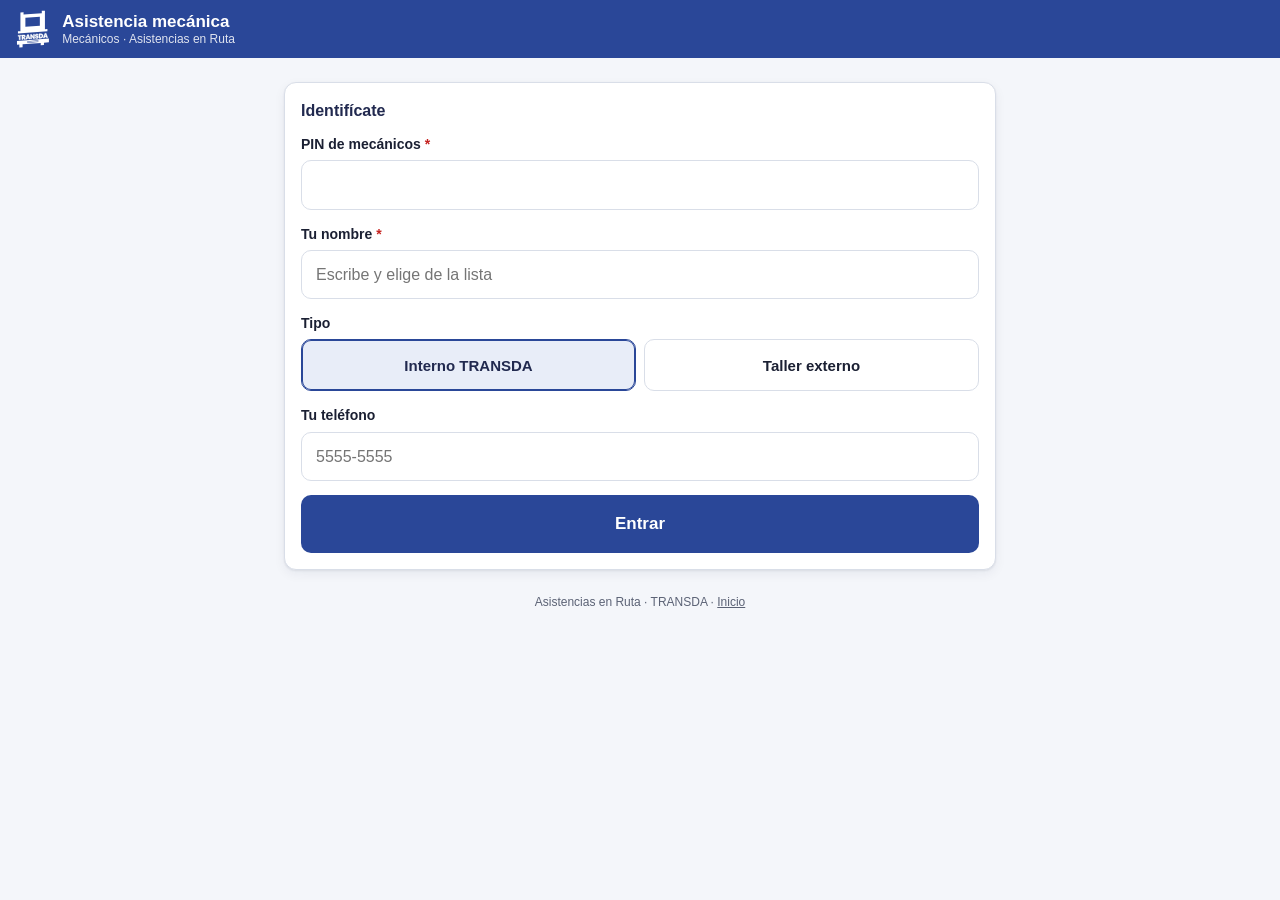
==== mecanicos.html @ 1ff43d35 "Add files via upload" ====
<!doctype html>
<html lang="es">
<head>
<meta charset="utf-8">
<meta name="viewport" content="width=device-width, initial-scale=1, viewport-fit=cover">
<meta name="theme-color" content="#2A4798">
<title>Mecánicos · Asistencias en Ruta</title>
<link rel="manifest" href="manifest.webmanifest">
<link rel="icon" href="assets/icon-192.png">
<link rel="apple-touch-icon" href="assets/icon-192.png">
<link rel="stylesheet" href="brand.css">
<style>
  .usuario { font-size: 12.5px; opacity: .9; text-align: right; line-height: 1.2; }
  .usuario button { background: none; border: 0; color: #fff; text-decoration: underline; font: inherit; font-size: 12px; padding: 0; cursor: pointer; }
  .barra-lista { display: flex; align-items: center; gap: 10px; margin-bottom: 12px; }
  .barra-lista h2 { margin: 0; font-size: 17px; flex: 1; color: var(--ar-azul-osc); }
  .caso { display: block; width: 100%; text-align: left; font: inherit; color: inherit; cursor: pointer; border-left: 5px solid var(--ar-borde); }
  .caso.ok { border-left-color: var(--ar-ok); } .caso.ambar { border-left-color: var(--ar-ambar); } .caso.rojo { border-left-color: var(--ar-rojo); }
  .caso .l1 { display: flex; justify-content: space-between; align-items: center; gap: 8px; }
  .caso .l1 b { font-size: 17px; color: var(--ar-azul-osc); }
  .caso .l2 { margin: 6px 0; font-size: 14.5px; }
  .caso .l3 { display: flex; flex-wrap: wrap; gap: 6px 14px; font-size: 13px; color: var(--ar-texto-2); }
  .mio { font-size: 11.5px; font-weight: 700; color: var(--ar-azul); background: var(--ar-azul-claro); border-radius: 6px; padding: 2px 7px; margin-left: 6px; }
  .vacio { text-align: center; color: var(--ar-texto-2); padding: 28px 12px; }
  .volver { background: none; border: 0; color: var(--ar-azul); font: inherit; font-weight: 700; padding: 6px 0; margin-bottom: 8px; cursor: pointer; }
  .acciones-contacto { display: grid; grid-template-columns: 1fr 1fr 1fr; gap: 8px; margin-top: 12px; }
  .acciones-contacto .ar-btn { min-height: 44px; padding: 8px; font-size: 14px; }
  .pasos { list-style: none; margin: 0; padding: 0; }
  .paso { display: flex; gap: 12px; align-items: flex-start; padding: 10px 0; border-top: 1px solid var(--ar-borde); }
  .paso:first-child { border-top: 0; }
  .paso .dot { width: 30px; height: 30px; border-radius: 50%; flex: none; display: flex; align-items: center; justify-content: center; font-weight: 800; font-size: 13px; background: var(--ar-gris-bg); color: var(--ar-gris); }
  .paso.hecho .dot { background: var(--ar-ok); color: #fff; }
  .paso.actual .dot { background: var(--ar-azul); color: #fff; }
  .paso .txt { flex: 1; } .paso .txt b { display: block; } .paso .txt small { color: var(--ar-texto-2); }
  .firma-caja { border: 1.5px dashed var(--ar-borde); border-radius: 10px; background: #fff; height: 150px; position: relative; }
  .firma-caja canvas { width: 100%; height: 100%; display: block; border-radius: 10px; }
  .firma-caja span { position: absolute; left: 12px; bottom: 8px; font-size: 12px; color: var(--ar-texto-2); pointer-events: none; }
  .req::after { content: " *"; color: var(--ar-rojo); }
  .grua { background: var(--ar-ambar-bg); border-radius: 10px; padding: 12px; margin-top: 12px; }
  .foto-remota { cursor: zoom-in; }
  .visor { position: fixed; inset: 0; background: rgba(0,0,0,.9); z-index: 100; display: flex; align-items: center; justify-content: center; }
  .visor img { max-width: 100%; max-height: 100%; }
</style>
</head>
<body>
<header class="ar-header">
  <img src="assets/transda-logo-blanco.svg" alt="TRANSDA">
  <h1>Asistencia mecánica<small>Mecánicos · Asistencias en Ruta</small></h1>
  <div class="ar-espacio"></div>
  <div class="usuario ar-oculto" id="hdrUsuario"><span id="hdrNombre"></span><br><button type="button" id="bSalir">Cambiar mecánico</button></div>
</header>

<main class="ar-main">
  <div id="avisoCola" class="ar-aviso ambar ar-oculto" role="status"></div>

  <!-- ===================== IDENTIFICACIÓN ===================== -->
  <section id="vLogin" class="ar-oculto">
    <div class="ar-card">
      <h2>Identifícate</h2>
      <div class="ar-campo">
        <label class="req" for="lPin">PIN de mecánicos</label>
        <input id="lPin" class="ar-input" type="password" inputmode="numeric" autocomplete="off">
      </div>
      <div class="ar-campo">
        <label class="req" for="lNombre">Tu nombre</label>
        <input id="lNombre" class="ar-input" list="dlMecanicos" autocomplete="off" placeholder="Escribe y elige de la lista">
        <datalist id="dlMecanicos"></datalist>
      </div>
      <span class="ar-label">Tipo</span>
      <div class="ar-opciones" style="margin-bottom:14px">
        <label class="ar-opcion"><input type="radio" name="lTipo" value="Interno" checked><span>Interno TRANSDA</span></label>
        <label class="ar-opcion"><input type="radio" name="lTipo" value="Externo"><span>Taller externo</span></label>
      </div>
      <div class="ar-campo ar-oculto" id="lTallerCampo">
        <label for="lTaller">Nombre del taller</label>
        <input id="lTaller" class="ar-input" placeholder="Ej. Taller Los Amigos, Escuintla">
      </div>
      <div class="ar-campo">
        <label for="lTel">Tu teléfono</label>
        <input id="lTel" class="ar-input" type="tel" inputmode="tel" placeholder="5555-5555">
      </div>
      <div id="lError" class="ar-aviso rojo ar-oculto"></div>
      <button class="ar-btn ar-btn-bloque ar-btn-grande" id="bEntrar" type="button">Entrar</button>
    </div>
  </section>

  <!-- ===================== LISTA ===================== -->
  <section id="vLista" class="ar-oculto">
    <div class="barra-lista">
      <h2>Asistencias activas</h2>
      <button class="ar-btn ar-btn-sec" id="bRefrescar" type="button" style="min-height:40px;padding:8px 14px">Actualizar</button>
    </div>
    <p id="actualizado" style="margin:-6px 0 12px;font-size:12.5px;color:var(--ar-texto-2)"></p>
    <div id="lista"></div>
    <div class="ar-card" style="margin-top:18px">
      <h2 style="font-size:15px">¿Te enviaron el PDF por WhatsApp?</h2>
      <p style="margin:0 0 10px;font-size:14px;color:var(--ar-texto-2)">Ábrelo aquí para ir directo a esa asistencia.</p>
      <label class="ar-btn ar-btn-sec ar-btn-bloque" style="cursor:pointer">Abrir PDF recibido<input type="file" accept="application/pdf" id="fPdf" hidden></label>
    </div>
    <p class="ar-pie">¿No aparece la asistencia? Pide al taller que la registre en el tablero.</p>
  </section>

  <!-- ===================== DETALLE ===================== -->
  <section id="vCaso" class="ar-oculto">
    <button class="volver" type="button" id="bVolver">← Asistencias activas</button>

    <div class="ar-card" id="cResumen"></div>

    <div class="ar-card">
      <h2>Avance de la atención</h2>
      <ol class="pasos" id="pasos"></ol>
      <div id="accionPrincipal" style="margin-top:12px"></div>
    </div>

    <!-- Cierre -->
    <form class="ar-card ar-oculto" id="fCierre" novalidate>
      <h2><span class="ar-paso">✓</span>Cierre del trabajo</h2>
      <div class="ar-campo">
        <label class="req" for="cDiag">Diagnóstico</label>
        <textarea id="cDiag" class="ar-textarea" placeholder="¿Qué encontraste? Causa de la falla."></textarea>
      </div>
      <div class="ar-campo">
        <label class="req" for="cTrabajo">Trabajo realizado</label>
        <textarea id="cTrabajo" class="ar-textarea" placeholder="¿Qué se hizo para resolverlo?"></textarea>
      </div>
      <div class="ar-campo">
        <label for="cRep">Repuestos utilizados</label>
        <input id="cRep" class="ar-input" placeholder="Ej. 1 llanta 11R22.5, 2 abrazaderas">
      </div>
      <span class="ar-label req">Resultado</span>
      <div class="ar-opciones">
        <label class="ar-opcion"><input type="radio" name="resultado" value="HABILITADA"><span>✅ Unidad habilitada</span></label>
        <label class="ar-opcion"><input type="radio" name="resultado" value="GRUA"><span>🚛 Requiere grúa</span></label>
      </div>
      <div class="grua ar-oculto" id="cGrua">
        <div class="ar-campo"><label for="cGruaProv">Proveedor de grúa</label><input id="cGruaProv" class="ar-input" placeholder="Nombre de la empresa de grúas"></div>
        <div class="ar-campo"><label for="cGruaDest">Destino</label><input id="cGruaDest" class="ar-input" placeholder="Ej. Taller central, Escuintla"></div>
        <div class="ar-campo" style="margin:0"><label for="cGruaMot">¿Por qué requiere grúa?</label><input id="cGruaMot" class="ar-input" placeholder="Ej. Motor fundido, no se puede reparar en ruta"></div>
      </div>
      <div class="ar-campo" style="margin-top:14px">
        <span class="ar-label">Fotos del trabajo <small style="font-weight:400;color:var(--ar-texto-2)">(hasta 4)</small></span>
        <div class="ar-fotos" id="cFotos">
          <label class="ar-foto-add" id="cFotoAdd">
            <svg width="26" height="26" viewBox="0 0 24 24" fill="none" stroke="currentColor" stroke-width="2" aria-hidden="true"><path d="M4 7h3l2-3h6l2 3h3v12H4z"/><circle cx="12" cy="13" r="3.5"/></svg>
            Tomar foto<input type="file" accept="image/*" capture="environment" id="cFoto">
          </label>
        </div>
      </div>
      <div class="ar-campo">
        <span class="ar-label">Firma del mecánico</span>
        <div class="firma-caja"><canvas id="cFirma"></canvas><span>Firma aquí con el dedo</span></div>
        <button type="button" class="volver" id="bBorrarFirma" style="font-weight:600">Borrar firma</button>
      </div>
      <div class="ar-campo">
        <label for="cObs">Observaciones</label>
        <input id="cObs" class="ar-input" placeholder="Opcional">
      </div>
      <div id="cError" class="ar-aviso rojo ar-oculto"></div>
      <button class="ar-btn ar-btn-ok ar-btn-bloque ar-btn-grande" type="submit" id="bCerrar">Cerrar asistencia</button>
    </form>

    <!-- Después del cierre -->
    <div class="ar-card ar-oculto" id="cListo">
      <div class="ar-aviso ok" id="cListoTxt" style="margin-bottom:12px"></div>
      <button class="ar-btn ar-btn-wa ar-btn-bloque ar-btn-grande" id="bWa" type="button">Enviar PDF de cierre por WhatsApp</button>
      <button class="ar-btn ar-btn-sec ar-btn-bloque" id="bDescargar" type="button" style="margin-top:10px">Descargar PDF</button>
    </div>
  </section>

  <p class="ar-pie">Asistencias en Ruta · TRANSDA · <a href="index.html" style="color:inherit">Inicio</a></p>
</main>

<script src="config.js"></script>
<script src="vendor/jspdf.umd.min.js"></script>
<script src="core.js"></script>
<script>
(function () {
  'use strict';
  const $ = (id) => document.getElementById(id);
  const U = AR.util;
  AR.sesion.iniciar('mecanico');
  AR.registrarSW();

  const MAX_FOTOS = 4;
  let casos = AR.store.get('mec.casos', []);   // última lista conocida (para trabajar sin señal)
  let actual = null;                           // caso abierto
  let fotosCierre = [];
  let firma = null;
  let ultimoCierre = null;                     // {caso, fotosReporte, fotosCierre, firma}

  const perfil = () => AR.store.get('mec.perfil', null);
  const overrides = () => AR.store.get('mec.overrides', {});   // cambios hechos aquí aún no confirmados
  function setOverride(id, campos) { const o = overrides(); o[id] = Object.assign(o[id] || {}, campos); AR.store.set('mec.overrides', o); }
  function conOverrides(c) { const o = overrides()[c.id]; return o ? Object.assign({}, c, o) : c; }
  const esMio = (c) => { const p = perfil(); return p && c.mecanicoNombre && c.mecanicoNombre.toLowerCase() === p.nombre.toLowerCase(); };

  function mostrar(v) { ['vLogin', 'vLista', 'vCaso'].forEach((id) => $(id).classList.toggle('ar-oculto', id !== v)); window.scrollTo(0, 0); }
  function pintarUsuario() {
    const p = perfil(); $('hdrUsuario').classList.toggle('ar-oculto', !p);
    if (p) $('hdrNombre').textContent = p.nombre.split(' ').slice(0, 2).join(' ') + (p.tipo === 'Externo' ? ' (ext.)' : '');
  }

  /* -------------------- identificación -------------------- */
  document.querySelectorAll('input[name=lTipo]').forEach((r) => r.addEventListener('change', () => {
    $('lTallerCampo').classList.toggle('ar-oculto', valor('lTipo') !== 'Externo');
  }));
  function valor(n) { const r = document.querySelector('input[name=' + n + ']:checked'); return r ? r.value : ''; }
  function llenarMecanicos(d) {
    $('dlMecanicos').innerHTML = ((d && d.mecanicos) || []).map((m) => '<option value="' + U.esc(m.nombre) + '">' + U.esc([m.tipo, m.taller, m.region].filter(Boolean).join(' · ')) + '</option>').join('');
  }
  $('lPin').addEventListener('change', async () => {
    AR.sesion.guardar($('lPin').value, $('lNombre').value);
    try { llenarMecanicos(await AR.catalogos.cargar(true)); } catch (e) { /* se valida al entrar */ }
  });
  $('lNombre').addEventListener('change', () => {
    const m = ((AR.catalogos.datos && AR.catalogos.datos.mecanicos) || []).find((x) => x.nombre === $('lNombre').value);
    if (!m) return;
    const r = document.querySelector('input[name=lTipo][value="' + (m.tipo === 'Externo' ? 'Externo' : 'Interno') + '"]'); r.checked = true; r.dispatchEvent(new Event('change'));
    if (m.taller) $('lTaller').value = m.taller; if (m.tel) $('lTel').value = m.tel;
  });
  $('bEntrar').addEventListener('click', async () => {
    const err = (m) => { $('lError').textContent = m; $('lError').classList.remove('ar-oculto'); };
    $('lError').classList.add('ar-oculto');
    const pin = $('lPin').value.trim(), nombre = $('lNombre').value.trim();
    if (!pin) return err('Escribe el PIN.');
    if (nombre.length < 4) return err('Escribe tu nombre.');
    if (valor('lTipo') === 'Externo' && !$('lTaller').value.trim()) return err('Escribe el nombre del taller.');
    AR.sesion.guardar(pin, nombre);
    $('bEntrar').disabled = true; $('bEntrar').textContent = 'Verificando…';
    try {
      const d = await AR.catalogos.cargar(true);
      if (d.rol !== 'mecanico' && d.rol !== 'taller') throw new Error('Este PIN no es de mecánicos.');
    } catch (e) {
      $('bEntrar').disabled = false; $('bEntrar').textContent = 'Entrar';
      if (!e.red) { AR.sesion.salir(); return err(e.message); }
      return err('Sin señal. Necesitas internet la primera vez.');
    }
    AR.store.set('mec.perfil', { nombre, tipo: valor('lTipo'), taller: $('lTaller').value.trim(), tel: $('lTel').value.trim() });
    $('bEntrar').disabled = false; $('bEntrar').textContent = 'Entrar';
    iniciar();
  });
  $('bSalir').addEventListener('click', () => {
    let ok = true; try { ok = confirm('¿Cambiar de mecánico en este celular?'); } catch (e) { /* sin diálogo */ }
    if (!ok) return;
    AR.store.del('mec.perfil'); AR.sesion.salir(); pintarUsuario(); mostrar('vLogin');
  });

  /* -------------------- lista de activas -------------------- */
  async function refrescar(silencioso) {
    $('bRefrescar').disabled = true;
    try {
      const r = await AR.api.llamar('listarActivas');
      casos = r.asistencias; AR.store.set('mec.casos', casos); AR.store.set('mec.casosT', Date.now());
      // si no hay envíos pendientes, lo del servidor es la verdad
      if (!(await AR.api.contarCola())) AR.store.set('mec.overrides', {});
      if (actual) { const n = casos.find((c) => c.id === actual.id); if (n) { actual = conOverrides(n); pintarCaso(); } }
    } catch (e) { if (!silencioso) AR.ui.toast(e.red ? 'Sin señal: se muestra la última lista guardada.' : e.message, e.red ? '' : 'rojo'); }
    finally { $('bRefrescar').disabled = false; pintarLista(); }
  }
  function pintarLista() {
    const t = AR.store.get('mec.casosT', 0);
    $('actualizado').textContent = t ? 'Actualizado ' + U.fechaHora(new Date(t)) : '';
    const l = casos.map(conOverrides).sort((a, b) => (esMio(b) - esMio(a)) || (new Date(a.creadoEn) - new Date(b.creadoEn)));
    if (!l.length) { $('lista').innerHTML = '<div class="ar-card vacio">No hay asistencias activas. 👍</div>'; return; }
    $('lista').innerHTML = l.map((c) => {
      const sem = AR.ui.semaforo(c.creadoEn);
      return '<button type="button" class="ar-card caso ' + sem + '" data-id="' + U.esc(c.id) + '">' +
        '<div class="l1"><b>' + U.esc(c.unidad) + (c.cisterna ? ' / ' + U.esc(c.cisterna) : '') + (esMio(c) ? '<span class="mio">MÍA</span>' : '') + '</b>' + AR.ui.chipEstado(c.estado) + '</div>' +
        '<div class="l2"><b>' + U.esc(c.area) + ':</b> ' + U.esc(String(c.descripcion || '').slice(0, 110)) + '</div>' +
        '<div class="l3"><span>⏱ ' + U.duracion(AR.horasDesde(c.creadoEn) * 60) + '</span><span>📍 ' + U.esc(c.departamento || 'Sin ubicación') + '</span>' +
        (c.puedeMoverse === 'NO' ? '<span style="color:var(--ar-rojo);font-weight:700">No se mueve</span>' : '') +
        (c.mecanicoNombre && !esMio(c) ? '<span>🔧 ' + U.esc(c.mecanicoNombre) + '</span>' : '') +
        '<span>' + U.esc(c.correlativo) + '</span></div></button>';
    }).join('');
  }
  $('lista').addEventListener('click', (e) => { const b = e.target.closest('.caso'); if (b) abrirCaso(b.dataset.id); });
  $('bRefrescar').addEventListener('click', () => refrescar(false));
  $('fPdf').addEventListener('change', async (ev) => {
    const f = ev.target.files[0]; ev.target.value = ''; if (!f) return;
    try {
      const d = await AR.pdf.leerDatos(f);
      await refrescar(true);
      const c = casos.find((x) => x.id === d.caso.uid || x.id === d.caso.id || (d.caso.correlativo && x.correlativo === d.caso.correlativo));
      if (!c) return AR.ui.toast('Esa asistencia ya no está activa o aún no llega al sistema.', 'rojo', 6000);
      abrirCaso(c.id);
    } catch (e) { AR.ui.toast(e.message, 'rojo', 6000); }
  });

  /* -------------------- detalle del caso -------------------- */
  function abrirCaso(id) {
    const c = casos.find((x) => x.id === id); if (!c) return;
    actual = conOverrides(c);
    fotosCierre = []; ultimoCierre = null;
    $('fCierre').classList.add('ar-oculto');
    cargarBorradorCierre();
    pintarCaso();
    mostrar('vCaso');
    // cargarFotosReporte() se llama desde pintarCaso()
  }
  $('bVolver').addEventListener('click', () => { actual = null; pintarLista(); mostrar('vLista'); });

  function pintarCaso() {
    const c = actual; if (!c) return;
    const ruta = AR.gps.rutaUrl(c.lat, c.lng), tel = c.pilotoTel;
    $('cResumen').innerHTML =
      '<div style="display:flex;justify-content:space-between;gap:8px;align-items:flex-start"><div><div style="font-size:13px;color:var(--ar-texto-2)">' + U.esc(c.correlativo) + '</div>' +
      '<div style="font-size:22px;font-weight:800;color:var(--ar-azul-osc)">' + U.esc(c.unidad) + (c.cisterna ? ' <span style="font-size:15px;font-weight:600">/ ' + U.esc(c.cisterna) + '</span>' : '') + '</div></div>' + AR.ui.chipEstado(c.estado) + '</div>' +
      '<dl class="ar-kv" style="margin-top:12px">' +
      '<dt>Reportado</dt><dd>' + U.fechaHora(c.creadoEn) + ' <span style="font-weight:400;color:var(--ar-texto-2)">(hace ' + U.duracion(AR.horasDesde(c.creadoEn) * 60) + ')</span></dd>' +
      '<dt>Área</dt><dd>' + U.esc(c.area) + (c.componente ? ' · ' + U.esc(c.componente) : '') + '</dd>' +
      '<dt>Falla</dt><dd>' + U.esc(c.descripcion) + '</dd>' +
      '<dt>Situación</dt><dd>' + (c.puedeMoverse === 'NO' ? '<span style="color:var(--ar-rojo)">No puede moverse</span>' : 'Puede moverse') + ' · ' + (c.conCarga === 'SI' ? '<span style="color:var(--ar-ambar)">Con carga</span>' : 'Vacía') + '</dd>' +
      '<dt>Lugar</dt><dd>' + U.esc([c.departamento, c.referencia].filter(Boolean).join(' · ') || 'Sin ubicación') + '</dd>' +
      '<dt>Piloto</dt><dd>' + U.esc(c.pilotoNombre || '—') + '</dd>' +
      (c.observaciones ? '<dt>Notas</dt><dd style="white-space:pre-line">' + U.esc(c.observaciones) + '</dd>' : '') +
      '</dl>' +
      '<div class="acciones-contacto">' +
      (ruta ? '<a class="ar-btn" href="' + ruta + '" target="_blank" rel="noopener">Cómo llegar</a>' : '<span class="ar-btn" style="opacity:.4">Sin GPS</span>') +
      (tel ? '<a class="ar-btn ar-btn-sec" href="tel:' + U.esc(tel) + '">Llamar</a><a class="ar-btn ar-btn-wa" href="https://wa.me/' + U.telWa(tel) + '" target="_blank" rel="noopener">WhatsApp</a>' : '<span class="ar-btn ar-btn-sec" style="opacity:.4;grid-column:span 2">Sin teléfono</span>') +
      '</div>' +
      (AR.idsFotos(c.fotosReporte).length ? '<div class="ar-fotos" id="fotosRep" style="margin-top:12px">' + AR.idsFotos(c.fotosReporte).map((id) => '<div class="ar-foto foto-remota" data-f="' + U.esc(id) + '"></div>').join('') + '</div>' : '');
    pintarPasos();
    cargarFotosReporte();
  }

  function pintarPasos() {
    const c = actual;
    const mio = esMio(c);
    const pasos = [
      { k: 'asignado', t: 'Asistencia tomada', h: c.asignadoEn, extra: c.mecanicoNombre ? c.mecanicoNombre + (c.tallerExterno ? ' · ' + c.tallerExterno : '') : '' },
      { k: 'salida', t: 'En camino', h: c.salidaEn },
      { k: 'llegada', t: 'En el sitio', h: c.llegadaEn },
      { k: 'fin', t: c.estado === 'EN_GRUA' ? 'Enviada a grúa' : 'Trabajo terminado', h: c.finEn }
    ];
    let actualMarcado = false;
    $('pasos').innerHTML = pasos.map((p, i) => {
      let cls = p.h ? 'hecho' : '';
      if (!p.h && !actualMarcado) { cls = 'actual'; actualMarcado = true; }
      return '<li class="paso ' + cls + '"><div class="dot">' + (p.h ? '✓' : i + 1) + '</div><div class="txt"><b>' + p.t + '</b><small>' +
        (p.h ? U.fechaHora(p.h) + (p.extra ? ' · ' + U.esc(p.extra) : '') : 'Pendiente') + '</small></div></li>';
    }).join('');

    const box = $('accionPrincipal');
    const cierreVisibleAntes = !$('fCierre').classList.contains('ar-oculto');
    $('fCierre').classList.add('ar-oculto');
    const otro = c.mecanicoNombre && !mio;
    if (c.estado === 'EN_GRUA' || c.estado === 'CERRADA') {
      box.innerHTML = '<div class="ar-aviso ' + (c.estado === 'EN_GRUA' ? 'ambar' : 'ok') + '">' +
        (c.estado === 'EN_GRUA' ? 'Unidad enviada a grúa. El taller cerrará la asistencia al recibirla.' : 'Asistencia cerrada.') + '</div>';
      return;
    }
    if (!c.salidaEn && !c.llegadaEn) {
      box.innerHTML = (otro ? '<div class="ar-aviso ambar">Asignada a <b>' + U.esc(c.mecanicoNombre) + '</b>. Si vas tú, tómala.</div>' : '') +
        '<button class="ar-btn ar-btn-bloque ar-btn-grande" id="bSalida" type="button">🚗 Voy en camino</button>' +
        '<button class="ar-btn ar-btn-sec ar-btn-bloque" id="bLlegadaDirecta" type="button" style="margin-top:8px">Ya estoy en el sitio</button>';
      $('bSalida').onclick = () => accionSalida();
      $('bLlegadaDirecta').onclick = () => accionLlegada(true);
    } else if (!c.llegadaEn) {
      box.innerHTML = '<button class="ar-btn ar-btn-bloque ar-btn-grande" id="bLlegada" type="button">📍 Llegué al sitio</button>';
      $('bLlegada').onclick = () => accionLlegada(false);
    } else {
      box.innerHTML = '';
      $('fCierre').classList.remove('ar-oculto');
      // el lienzo de firma se dimensiona solo al aparecer (no borra una firma ya hecha al refrescar)
      if (!cierreVisibleAntes) setTimeout(() => { if (!firma) firma = AR.firma($('cFirma')); else firma.limpiar(); }, 30);
    }
  }

  function datosMecanico() {
    const p = perfil() || {};
    return { mecanicoNombre: p.nombre, mecanicoTipo: p.tipo || 'Interno', tallerExterno: p.tipo === 'Externo' ? p.taller : '', mecanicoTel: p.tel || '' };
  }

  async function enviarEvento(evento, datos, etiqueta) {
    const r = await AR.api.enviar('evento', { id: actual.id, evento, datos: Object.assign({ ts: new Date().toISOString() }, datos) }, etiqueta + ' ' + actual.unidad);
    if (r.enviado && r.res.asistencia) { actual = r.res.asistencia; reemplazarCaso(actual); }
    return r;
  }
  function reemplazarCaso(c) { casos = casos.map((x) => x.id === c.id ? c : x); AR.store.set('mec.casos', casos); }

  async function accionSalida() {
    const ts = new Date().toISOString();
    const m = datosMecanico();
    try {
      // tomar la asistencia (asignarse) si no es suya, luego marcar salida
      if (!esMio(actual)) await enviarEvento('ASIGNAR', Object.assign({ ts }, m), 'Asignación');
      const r = await enviarEvento('SALIDA', Object.assign({ ts }, m), 'Salida');
      if (!r.enviado) {
        setOverride(actual.id, Object.assign({}, m, { asignadoEn: actual.asignadoEn || ts, salidaEn: ts, estado: 'EN_RUTA' }));
        actual = conOverrides(actual);
        AR.ui.toast('Sin señal: guardado, se enviará solo.');
      } else AR.ui.toast('Registrado: vas en camino ✔', 'ok');
      pintarCaso();
    } catch (e) { AR.ui.toast(e.message, 'rojo', 6000); }
  }

  async function accionLlegada(directa) {
    const ts = new Date().toISOString();
    let pos = null;
    AR.ui.toast('Tomando ubicación…', '', 2500);
    try { pos = await AR.gps.obtener(20000); } catch (e) { AR.ui.toast(e.message, 'rojo', 4000); }
    const m = datosMecanico();
    try {
      if (!esMio(actual)) await enviarEvento('ASIGNAR', Object.assign({ ts }, m), 'Asignación');
      const r = await enviarEvento('LLEGADA', Object.assign({ ts, lat: pos ? pos.lat : '', lng: pos ? pos.lng : '' }, m), 'Llegada');
      if (!r.enviado) {
        setOverride(actual.id, Object.assign({}, m, { asignadoEn: actual.asignadoEn || ts, llegadaEn: ts, llegadaLat: pos ? pos.lat : '', llegadaLng: pos ? pos.lng : '', estado: 'EN_SITIO' }));
        actual = conOverrides(actual);
        AR.ui.toast('Sin señal: guardado, se enviará solo.');
      } else AR.ui.toast('Llegada registrada ✔', 'ok');
      pintarCaso();
    } catch (e) { AR.ui.toast(e.message, 'rojo', 6000); }
  }

  /* -------------------- fotos -------------------- */
  let fotosReporteData = [];
  async function cargarFotosReporte() {
    fotosReporteData = [];
    const ids = AR.idsFotos(actual && actual.fotosReporte);
    for (const id of ids) {
      try {
        const src = await AR.fotoRemota(id);
        fotosReporteData.push(src);
        const el = document.querySelector('.foto-remota[data-f="' + CSS.escape(id) + '"]');
        if (el) { el.innerHTML = '<img alt="Foto del reporte">'; el.firstChild.src = src; el.onclick = () => verFoto(src); }
      } catch (e) { /* sin señal */ }
    }
  }
  function verFoto(src) {
    const v = document.createElement('div'); v.className = 'visor'; v.innerHTML = '<img alt="">'; v.firstChild.src = src;
    v.onclick = () => v.remove(); document.body.appendChild(v);
  }
  function pintarFotosCierre() {
    const cont = $('cFotos'), add = $('cFotoAdd');
    cont.querySelectorAll('.ar-foto').forEach((n) => n.remove());
    fotosCierre.forEach((src, i) => {
      const d = document.createElement('div'); d.className = 'ar-foto';
      d.innerHTML = '<img alt=""><button type="button" aria-label="Quitar foto">×</button>';
      d.querySelector('img').src = src;
      d.querySelector('button').onclick = () => { fotosCierre.splice(i, 1); pintarFotosCierre(); };
      cont.insertBefore(d, add);
    });
    add.classList.toggle('ar-oculto', fotosCierre.length >= MAX_FOTOS);
    guardarBorradorCierre();
  }
  $('cFoto').addEventListener('change', async (ev) => {
    for (const f of Array.from(ev.target.files || [])) {
      if (fotosCierre.length >= MAX_FOTOS) break;
      try { fotosCierre.push((await AR.fotos.comprimir(f)).dataUrl); } catch (e) { AR.ui.toast(e.message, 'rojo'); }
    }
    ev.target.value = ''; pintarFotosCierre();
  });

  /* -------------------- cierre -------------------- */
  document.querySelectorAll('input[name=resultado]').forEach((r) => r.addEventListener('change', () => {
    $('cGrua').classList.toggle('ar-oculto', valor('resultado') !== 'GRUA'); guardarBorradorCierre();
  }));
  ['cDiag', 'cTrabajo', 'cRep', 'cGruaProv', 'cGruaDest', 'cGruaMot', 'cObs'].forEach((id) => $(id).addEventListener('input', U.debounce(guardarBorradorCierre, 400)));
  $('fCierre').addEventListener('input', () => $('cError').classList.add('ar-oculto'));
  $('fCierre').addEventListener('change', () => $('cError').classList.add('ar-oculto'));
  $('bBorrarFirma').addEventListener('click', () => firma && firma.limpiar());

  function claveBorrador() { return 'mec.cierre.' + (actual ? actual.id : ''); }
  function guardarBorradorCierre() {
    if (!actual) return;
    AR.store.set(claveBorrador(), { diag: $('cDiag').value, trabajo: $('cTrabajo').value, rep: $('cRep').value, res: valor('resultado'),
      gp: $('cGruaProv').value, gd: $('cGruaDest').value, gm: $('cGruaMot').value, obs: $('cObs').value });
    if (!AR.store.set(claveBorrador() + '.fotos', fotosCierre)) AR.store.del(claveBorrador() + '.fotos');
  }
  function cargarBorradorCierre() {
    $('fCierre').reset(); $('cGrua').classList.add('ar-oculto'); $('cError').classList.add('ar-oculto');
    $('cListo').classList.add('ar-oculto');
    const b = AR.store.get(claveBorrador(), null);
    fotosCierre = AR.store.get(claveBorrador() + '.fotos', []) || [];
    if (b) {
      $('cDiag').value = b.diag || ''; $('cTrabajo').value = b.trabajo || ''; $('cRep').value = b.rep || '';
      $('cGruaProv').value = b.gp || ''; $('cGruaDest').value = b.gd || ''; $('cGruaMot').value = b.gm || ''; $('cObs').value = b.obs || '';
      if (b.res) { const r = document.querySelector('input[name=resultado][value="' + b.res + '"]'); r.checked = true; $('cGrua').classList.toggle('ar-oculto', b.res !== 'GRUA'); }
    }
    pintarFotosCierre();
  }

  $('fCierre').addEventListener('submit', async (ev) => {
    ev.preventDefault();
    const err = (m) => { $('cError').textContent = m; $('cError').classList.remove('ar-oculto'); $('cError').scrollIntoView({ block: 'center' }); };
    $('cError').classList.add('ar-oculto');
    const res = valor('resultado');
    if ($('cDiag').value.trim().length < 3) return err('Escribe el diagnóstico.');
    if ($('cTrabajo').value.trim().length < 3) return err('Escribe el trabajo realizado.');
    if (!res) return err('Indica si la unidad quedó habilitada o requiere grúa.');
    if (res === 'GRUA' && !$('cGruaDest').value.trim()) return err('Indica el destino de la grúa.');
    const firmaUrl = firma ? firma.dataUrl() : '';
    const finEn = new Date().toISOString();
    const cierre = Object.assign(datosMecanico(), {
      resultado: res, finEn, diagnostico: $('cDiag').value.trim(), trabajoRealizado: $('cTrabajo').value.trim(), repuestos: $('cRep').value.trim(),
      gruaProveedor: $('cGruaProv').value.trim(), gruaDestino: $('cGruaDest').value.trim(), gruaMotivo: $('cGruaMot').value.trim(),
      observaciones: $('cObs').value.trim(), firma: firmaUrl,
      salidaEn: actual.salidaEn || '', llegadaEn: actual.llegadaEn || '', llegadaLat: actual.llegadaLat || '', llegadaLng: actual.llegadaLng || ''
    });
    const b = $('bCerrar'); b.disabled = true; b.textContent = 'Enviando…';
    try {
      const r = await AR.api.enviar('cerrar', { id: actual.id, cierre, fotos: fotosCierre.map((d) => ({ dataUrl: d })) }, 'Cierre ' + actual.unidad);
      const local = Object.assign({}, actual, {
        finEn, diagnostico: cierre.diagnostico, trabajoRealizado: cierre.trabajoRealizado, repuestos: cierre.repuestos,
        resultado: res === 'GRUA' ? 'Requiere grúa' : 'Habilitada', gruaProveedor: cierre.gruaProveedor, gruaDestino: cierre.gruaDestino, gruaMotivo: cierre.gruaMotivo,
        estado: res === 'GRUA' ? 'EN_GRUA' : 'CERRADA', cerradoEn: res === 'GRUA' ? '' : finEn,
        mecanicoNombre: cierre.mecanicoNombre, mecanicoTipo: cierre.mecanicoTipo, tallerExterno: cierre.tallerExterno, mecanicoTel: cierre.mecanicoTel
      });
      const caso = r.enviado ? r.res.asistencia : local;
      if (!r.enviado) setOverride(actual.id, { estado: local.estado, finEn, resultado: local.resultado });
      ultimoCierre = { caso, fotosReporte: fotosReporteData.slice(), fotosCierre: fotosCierre.slice(), firma: firmaUrl };
      AR.store.del(claveBorrador()); AR.store.del(claveBorrador() + '.fotos');
      actual = caso; if (r.enviado) reemplazarCaso(caso);
      pintarCaso();
      $('cListo').classList.remove('ar-oculto');
      $('cListoTxt').innerHTML = r.enviado
        ? '<b>Asistencia ' + U.esc(caso.correlativo) + ' ' + (res === 'GRUA' ? 'enviada a grúa' : 'cerrada') + '.</b> Tiempo total: ' + U.duracion(U.minutosEntre(caso.creadoEn, finEn))
        : '<b>Cierre guardado sin señal.</b> Se enviará solo al tener internet. Ya puedes mandar el PDF.';
      $('cListo').scrollIntoView({ behavior: 'smooth' });
    } catch (e) { err(e.message); }
    finally { b.disabled = false; b.textContent = 'Cerrar asistencia'; }
  });

  async function pdfCierre() {
    if (!ultimoCierre) throw new Error('No hay cierre para generar.');
    return AR.pdf.crear('cierre', ultimoCierre.caso, { reporte: ultimoCierre.fotosReporte, cierre: ultimoCierre.fotosCierre }, ultimoCierre.firma);
  }
  $('bWa').addEventListener('click', async () => {
    try {
      const blob = await pdfCierre(); const cfg = (AR.catalogos.datos && AR.catalogos.datos.config) || {};
      await AR.compartir(blob, AR.pdf.nombre('cierre', ultimoCierre.caso), AR.textoWhatsApp('cierre', ultimoCierre.caso), cfg.whatsappTaller);
    } catch (e) { AR.ui.toast(e.message, 'rojo'); }
  });
  $('bDescargar').addEventListener('click', async () => {
    try { AR.descargar(await pdfCierre(), AR.pdf.nombre('cierre', ultimoCierre.caso)); } catch (e) { AR.ui.toast(e.message, 'rojo'); }
  });

  /* -------------------- cola sin señal -------------------- */
  AR.on('cola', (c) => {
    if (c.pendientes === null) return;
    $('avisoCola').classList.toggle('ar-oculto', !c.pendientes);
    $('avisoCola').textContent = c.pendientes ? '📶 ' + c.pendientes + ' registro(s) esperando señal. Se enviarán solos.' : '';
  });
  AR.on('enviado', (ev) => { const a = ev.res && ev.res.asistencia; if (a) reemplazarCaso(a); });
  AR.on('errorCola', (ev) => AR.ui.toast('No se pudo enviar "' + ev.item.etiqueta + '": ' + ev.error, 'rojo', 9000));

  /* -------------------- inicio -------------------- */
  function iniciar() {
    pintarUsuario(); llenarMecanicos(AR.catalogos.datos);
    mostrar('vLista'); pintarLista();
    AR.api.procesarCola().then(() => refrescar(true));
    AR.catalogos.cargar().catch(() => {});
  }
  setInterval(() => { if (!document.hidden && perfil() && !$('vLista').classList.contains('ar-oculto')) refrescar(true); }, 60000);

  llenarMecanicos(AR.catalogos.datos);
  if (perfil() && AR.sesion.pin()) iniciar();
  else { const p = perfil(); if (p) { $('lNombre').value = p.nombre; $('lTel').value = p.tel || ''; } mostrar('vLogin'); }
})();
</script>
</body>
</html>
---- brand.css ----
/* ============================================================
   Marca TRANSDA / Don Arturo — tokens y componentes base
   Cambiar colores SOLO aquí (sección :root).
   ============================================================ */
:root {
  --ar-azul: #2A4798;        /* azul TRANSDA (tomado del logo) */
  --ar-azul-osc: #21294F;    /* navy del texto del logo */
  --ar-azul-claro: #E8EDF8;
  --ar-acento: #2A4798;      /* PENDIENTE: color de acento institucional Don Arturo */

  --ar-fondo: #F4F6FA;
  --ar-superficie: #FFFFFF;
  --ar-texto: #1B2033;
  --ar-texto-2: #5B6275;
  --ar-borde: #D9DEE8;

  /* Estados (semáforo) */
  --ar-ok: #1E8E3E;      --ar-ok-bg: #E6F4EA;
  --ar-ambar: #B26A00;   --ar-ambar-bg: #FFF3DC;
  --ar-rojo: #C5221F;    --ar-rojo-bg: #FCE8E6;
  --ar-info: #1967D2;    --ar-info-bg: #E8F0FE;
  --ar-gris: #5F6368;    --ar-gris-bg: #F1F3F4;

  --ar-radio: 12px;
  --ar-sombra: 0 1px 2px rgba(20, 30, 60, .08), 0 4px 12px rgba(20, 30, 60, .06);
  --ar-fuente: "Segoe UI", Roboto, "Helvetica Neue", Arial, system-ui, sans-serif;
}

* { box-sizing: border-box; }
html { -webkit-text-size-adjust: 100%; }
body {
  margin: 0; font-family: var(--ar-fuente); font-size: 16px; line-height: 1.45;
  color: var(--ar-texto); background: var(--ar-fondo);
}

/* Encabezado */
.ar-header {
  position: sticky; top: 0; z-index: 20;
  display: flex; align-items: center; gap: 12px;
  padding: 10px 16px; padding-top: max(10px, env(safe-area-inset-top));
  background: var(--ar-azul); color: #fff;
}
.ar-header img { height: 38px; width: auto; }
.ar-header h1 { font-size: 17px; margin: 0; font-weight: 700; line-height: 1.2; }
.ar-header small { display: block; font-size: 12px; opacity: .85; font-weight: 400; }
.ar-header .ar-espacio { flex: 1; }

.ar-main { max-width: 760px; margin: 0 auto; padding: 16px; padding-bottom: 96px; }

/* Tarjetas y secciones */
.ar-card {
  background: var(--ar-superficie); border: 1px solid var(--ar-borde);
  border-radius: var(--ar-radio); box-shadow: var(--ar-sombra);
  padding: 16px; margin-bottom: 14px;
}
.ar-card h2 { font-size: 16px; margin: 0 0 12px; color: var(--ar-azul-osc); display: flex; align-items: center; gap: 8px; }
.ar-paso { display: inline-flex; width: 26px; height: 26px; border-radius: 50%; background: var(--ar-azul); color: #fff;
  align-items: center; justify-content: center; font-size: 13px; font-weight: 700; flex: none; }

/* Formularios */
.ar-campo { margin-bottom: 14px; }
.ar-campo label, .ar-label { display: block; font-size: 14px; font-weight: 600; margin-bottom: 6px; color: var(--ar-texto); }
.ar-campo .ar-ayuda { font-size: 12.5px; color: var(--ar-texto-2); margin-top: 4px; }
.ar-input, .ar-select, .ar-textarea {
  width: 100%; min-height: 48px; padding: 12px 14px; font: inherit; font-size: 16px; /* 16px evita zoom en iOS */
  color: var(--ar-texto); background: #fff; border: 1.5px solid var(--ar-borde); border-radius: 10px;
  appearance: none; -webkit-appearance: none;
}
.ar-textarea { min-height: 96px; resize: vertical; }
.ar-input:focus, .ar-select:focus, .ar-textarea:focus { outline: none; border-color: var(--ar-azul); box-shadow: 0 0 0 3px rgba(42, 71, 152, .18); }
.ar-select { background-image: linear-gradient(45deg, transparent 50%, var(--ar-texto-2) 50%), linear-gradient(135deg, var(--ar-texto-2) 50%, transparent 50%);
  background-position: calc(100% - 20px) 21px, calc(100% - 15px) 21px; background-size: 5px 5px; background-repeat: no-repeat; padding-right: 36px; }

/* Opciones tipo botón (radio grandes) */
.ar-opciones { display: grid; grid-template-columns: repeat(auto-fit, minmax(130px, 1fr)); gap: 8px; }
.ar-opcion { position: relative; }
.ar-opcion input { position: absolute; opacity: 0; pointer-events: none; }
.ar-opcion span {
  display: flex; align-items: center; justify-content: center; text-align: center; min-height: 52px; padding: 8px 10px;
  border: 1.5px solid var(--ar-borde); border-radius: 10px; background: #fff; font-weight: 600; font-size: 15px; cursor: pointer;
}
.ar-opcion input:checked + span { border-color: var(--ar-azul); background: var(--ar-azul-claro); color: var(--ar-azul-osc); box-shadow: inset 0 0 0 1px var(--ar-azul); }
.ar-opcion input:focus-visible + span { outline: 3px solid rgba(42, 71, 152, .35); }

/* Botones */
.ar-btn {
  display: inline-flex; align-items: center; justify-content: center; gap: 8px;
  min-height: 48px; padding: 12px 18px; border: 0; border-radius: 10px; font: inherit; font-weight: 700; font-size: 16px;
  background: var(--ar-azul); color: #fff; cursor: pointer; text-decoration: none; -webkit-tap-highlight-color: transparent;
}
.ar-btn:active { transform: translateY(1px); }
.ar-btn[disabled] { opacity: .5; cursor: not-allowed; }
.ar-btn-sec { background: #fff; color: var(--ar-azul); border: 1.5px solid var(--ar-azul); }
.ar-btn-ok { background: var(--ar-ok); }
.ar-btn-wa { background: #1FAF53; }
.ar-btn-peligro { background: var(--ar-rojo); }
.ar-btn-bloque { width: 100%; }
.ar-btn-grande { min-height: 58px; font-size: 17px; }
.ar-fila-btn { display: flex; gap: 10px; flex-wrap: wrap; }
.ar-fila-btn > * { flex: 1 1 160px; }

/* Barra inferior fija (acción principal en móvil) */
.ar-barra-inf {
  position: fixed; left: 0; right: 0; bottom: 0; z-index: 30; padding: 12px 16px;
  padding-bottom: max(12px, env(safe-area-inset-bottom));
  background: rgba(255, 255, 255, .96); border-top: 1px solid var(--ar-borde); backdrop-filter: blur(6px);
}
.ar-barra-inf .ar-btn { width: 100%; max-width: 728px; margin: 0 auto; display: flex; }

/* Chips de estado */
.ar-chip { display: inline-flex; align-items: center; gap: 6px; padding: 3px 10px; border-radius: 999px; font-size: 12.5px; font-weight: 700; white-space: nowrap; }
.ar-chip::before { content: ""; width: 7px; height: 7px; border-radius: 50%; background: currentColor; }
.ar-chip.ok { color: var(--ar-ok); background: var(--ar-ok-bg); }
.ar-chip.ambar { color: var(--ar-ambar); background: var(--ar-ambar-bg); }
.ar-chip.rojo { color: var(--ar-rojo); background: var(--ar-rojo-bg); }
.ar-chip.info { color: var(--ar-info); background: var(--ar-info-bg); }
.ar-chip.gris { color: var(--ar-gris); background: var(--ar-gris-bg); }

/* Fotos */
.ar-fotos { display: grid; grid-template-columns: repeat(auto-fill, minmax(96px, 1fr)); gap: 8px; }
.ar-foto { position: relative; aspect-ratio: 1; border-radius: 10px; overflow: hidden; background: var(--ar-gris-bg); border: 1px solid var(--ar-borde); }
.ar-foto img { width: 100%; height: 100%; object-fit: cover; display: block; }
.ar-foto button { position: absolute; top: 4px; right: 4px; width: 30px; height: 30px; border-radius: 50%; border: 0; background: rgba(0, 0, 0, .6); color: #fff; font-size: 18px; line-height: 1; cursor: pointer; }
.ar-foto-add { display: flex; flex-direction: column; align-items: center; justify-content: center; gap: 4px; aspect-ratio: 1;
  border: 2px dashed var(--ar-borde); border-radius: 10px; color: var(--ar-azul); font-weight: 700; font-size: 13px; cursor: pointer; background: #fff; }
.ar-foto-add input { display: none; }

/* Avisos */
.ar-aviso { padding: 12px 14px; border-radius: 10px; font-size: 14px; margin-bottom: 12px; border: 1px solid transparent; }
.ar-aviso.ok { background: var(--ar-ok-bg); color: #135E2A; border-color: #BFE3C9; }
.ar-aviso.ambar { background: var(--ar-ambar-bg); color: #7A4A00; border-color: #F5D9A3; }
.ar-aviso.rojo { background: var(--ar-rojo-bg); color: #8C1A17; border-color: #F4C4C0; }
.ar-aviso.info { background: var(--ar-info-bg); color: #174EA6; border-color: #C6DAFC; }

.ar-toast { position: fixed; left: 50%; bottom: 96px; transform: translateX(-50%); z-index: 99; max-width: calc(100% - 32px);
  padding: 12px 16px; border-radius: 10px; color: #fff; background: #1B2033; font-size: 14.5px; box-shadow: var(--ar-sombra); }
.ar-toast.rojo { background: var(--ar-rojo); } .ar-toast.ok { background: var(--ar-ok); }

.ar-kv { display: grid; grid-template-columns: max-content 1fr; gap: 6px 14px; font-size: 14.5px; margin: 0; }
.ar-kv dt { color: var(--ar-texto-2); } .ar-kv dd { margin: 0; font-weight: 600; word-break: break-word; }
.ar-mono { font-variant-numeric: tabular-nums; }
.ar-oculto { display: none !important; }
.ar-pie { text-align: center; color: var(--ar-texto-2); font-size: 12px; margin-top: 24px; }

@media (min-width: 900px) {
  .ar-main { padding: 24px; }
}
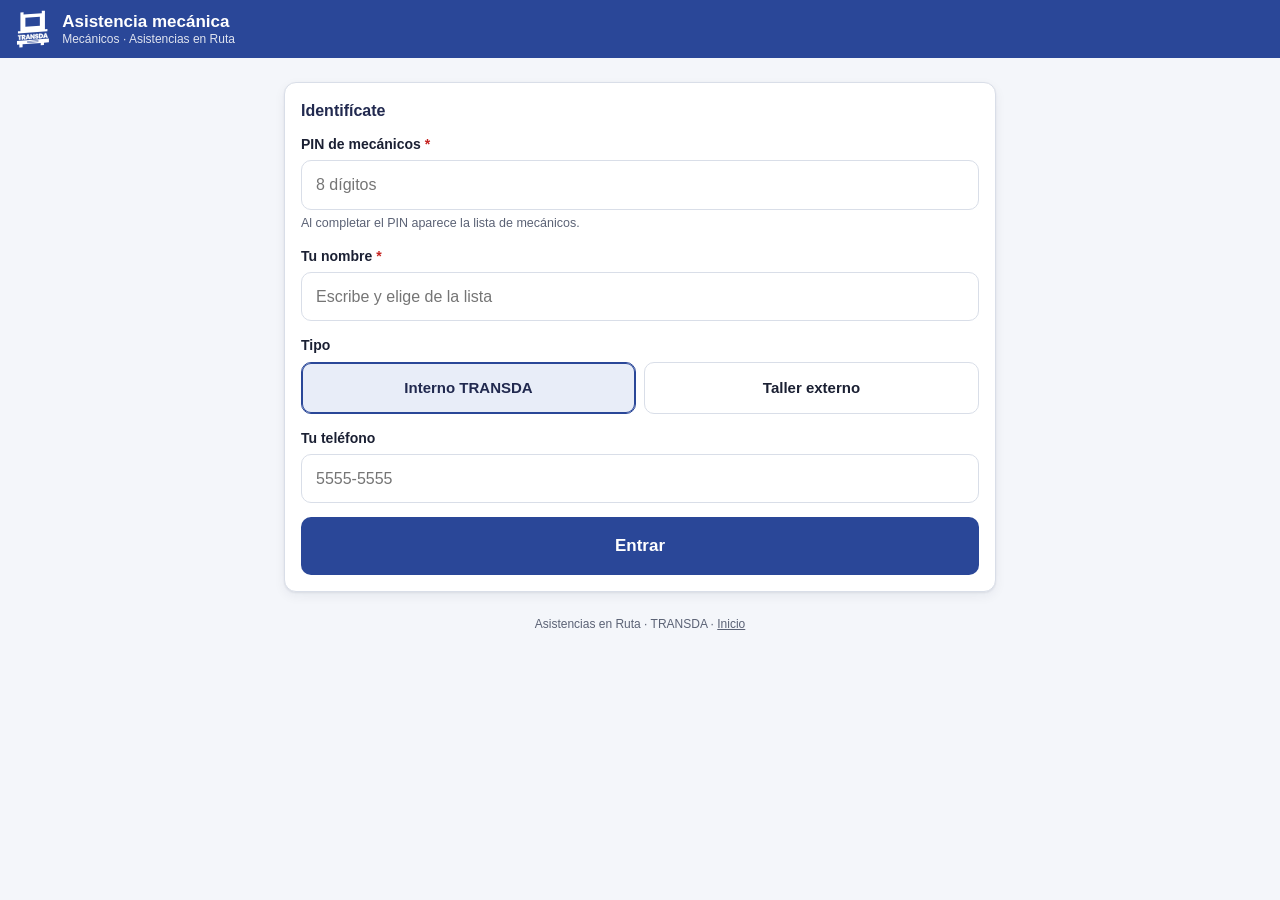
==== commit 7e8f943b: "Add files via upload" ====
--- a/mecanicos.html
+++ b/mecanicos.html
@@ -59,7 +59,8 @@
       <h2>Identifícate</h2>
       <div class="ar-campo">
         <label class="req" for="lPin">PIN de mecánicos</label>
-        <input id="lPin" class="ar-input" type="password" inputmode="numeric" autocomplete="off">
+        <input id="lPin" class="ar-input" type="password" inputmode="numeric" pattern="[0-9]*" maxlength="8" autocomplete="off" placeholder="8 dígitos">
+        <div class="ar-ayuda" id="lPinAyuda">Al completar el PIN aparece la lista de mecánicos.</div>
       </div>
       <div class="ar-campo">
         <label class="req" for="lNombre">Tu nombre</label>
@@ -192,7 +193,8 @@
   const overrides = () => AR.store.get('mec.overrides', {});   // cambios hechos aquí aún no confirmados
   function setOverride(id, campos) { const o = overrides(); o[id] = Object.assign(o[id] || {}, campos); AR.store.set('mec.overrides', o); }
   function conOverrides(c) { const o = overrides()[c.id]; return o ? Object.assign({}, c, o) : c; }
-  const esMio = (c) => { const p = perfil(); return p && c.mecanicoNombre && c.mecanicoNombre.toLowerCase() === p.nombre.toLowerCase(); };
+  const normN = (t) => String(t || '').normalize('NFD').replace(/[\u0300-\u036f]/g, '').toLowerCase().replace(/\s+/g, ' ').trim();
+  const esMio = (c) => { const p = perfil(); return !!(p && c.mecanicoNombre && normN(c.mecanicoNombre) === normN(AR.sesion.usuario() || p.nombre)); };
 
   function mostrar(v) { ['vLogin', 'vLista', 'vCaso'].forEach((id) => $(id).classList.toggle('ar-oculto', id !== v)); window.scrollTo(0, 0); }
   function pintarUsuario() {
@@ -208,33 +210,43 @@
   function llenarMecanicos(d) {
     $('dlMecanicos').innerHTML = ((d && d.mecanicos) || []).map((m) => '<option value="' + U.esc(m.nombre) + '">' + U.esc([m.tipo, m.taller, m.region].filter(Boolean).join(' · ')) + '</option>').join('');
   }
-  $('lPin').addEventListener('change', async () => {
-    AR.sesion.guardar($('lPin').value, $('lNombre').value);
-    try { llenarMecanicos(await AR.catalogos.cargar(true)); } catch (e) { /* se valida al entrar */ }
+  // Al completar los 8 dígitos se verifica el PIN (sin abrir sesión) y llega la lista de mecánicos
+  let listaLogin = [];
+  $('lPin').addEventListener('input', async () => {
+    $('lPin').value = $('lPin').value.replace(/\D/g, '').slice(0, 8);
+    if ($('lPin').value.length !== 8) return;
+    try {
+      const r = await AR.api.login($('lPin').value, '', true);
+      if (r.rol !== 'mecanico' && r.rol !== 'taller') { $('lPinAyuda').textContent = 'Este PIN no es de mecánicos.'; return; }
+      listaLogin = r.mecanicos || [];
+      llenarMecanicos({ mecanicos: listaLogin });
+      $('lPinAyuda').textContent = listaLogin.length ? 'PIN correcto ✓ Elige tu nombre de la lista.' : 'PIN correcto ✓';
+    } catch (e) { $('lPinAyuda').textContent = e.message; }
   });
   $('lNombre').addEventListener('change', () => {
-    const m = ((AR.catalogos.datos && AR.catalogos.datos.mecanicos) || []).find((x) => x.nombre === $('lNombre').value);
+    const m = listaLogin.find((x) => x.nombre === $('lNombre').value);
     if (!m) return;
     const r = document.querySelector('input[name=lTipo][value="' + (m.tipo === 'Externo' ? 'Externo' : 'Interno') + '"]'); r.checked = true; r.dispatchEvent(new Event('change'));
-    if (m.taller) $('lTaller').value = m.taller; if (m.tel) $('lTel').value = m.tel;
+    if (m.taller) $('lTaller').value = m.taller;
   });
   $('bEntrar').addEventListener('click', async () => {
     const err = (m) => { $('lError').textContent = m; $('lError').classList.remove('ar-oculto'); };
     $('lError').classList.add('ar-oculto');
     const pin = $('lPin').value.trim(), nombre = $('lNombre').value.trim();
-    if (!pin) return err('Escribe el PIN.');
+    if (pin.length !== 8) return err('El PIN tiene 8 dígitos.');
     if (nombre.length < 4) return err('Escribe tu nombre.');
+    if (listaLogin.length && !listaLogin.some((m) => normN(m.nombre) === normN(nombre))) return err('Elige tu nombre de la lista. Si no apareces, pide al taller que te agregue.');
     if (valor('lTipo') === 'Externo' && !$('lTaller').value.trim()) return err('Escribe el nombre del taller.');
-    AR.sesion.guardar(pin, nombre);
     $('bEntrar').disabled = true; $('bEntrar').textContent = 'Verificando…';
     try {
-      const d = await AR.catalogos.cargar(true);
-      if (d.rol !== 'mecanico' && d.rol !== 'taller') throw new Error('Este PIN no es de mecánicos.');
+      const r = await AR.api.login(pin, nombre);
+      if (r.rol !== 'mecanico' && r.rol !== 'taller') { AR.sesion.salir(); throw new Error('Este PIN no es de mecánicos.'); }
+      await AR.catalogos.cargar(true);
     } catch (e) {
       $('bEntrar').disabled = false; $('bEntrar').textContent = 'Entrar';
-      if (!e.red) { AR.sesion.salir(); return err(e.message); }
-      return err('Sin señal. Necesitas internet la primera vez.');
+      return err(e.red ? 'Sin señal. Necesitas internet para ingresar.' : e.message);
     }
+    $('lPin').value = '';
     AR.store.set('mec.perfil', { nombre, tipo: valor('lTipo'), taller: $('lTaller').value.trim(), tel: $('lTel').value.trim() });
     $('bEntrar').disabled = false; $('bEntrar').textContent = 'Entrar';
     iniciar();
@@ -343,18 +355,20 @@
     const box = $('accionPrincipal');
     const cierreVisibleAntes = !$('fCierre').classList.contains('ar-oculto');
     $('fCierre').classList.add('ar-oculto');
-    const otro = c.mecanicoNombre && !mio;
+    const otro = c.mecanicoNombre && !mio && AR.sesion.rol() !== 'taller';
     if (c.estado === 'EN_GRUA' || c.estado === 'CERRADA') {
       box.innerHTML = '<div class="ar-aviso ' + (c.estado === 'EN_GRUA' ? 'ambar' : 'ok') + '">' +
         (c.estado === 'EN_GRUA' ? 'Unidad enviada a grúa. El taller cerrará la asistencia al recibirla.' : 'Asistencia cerrada.') + '</div>';
       return;
     }
     if (!c.salidaEn && !c.llegadaEn) {
-      box.innerHTML = (otro ? '<div class="ar-aviso ambar">Asignada a <b>' + U.esc(c.mecanicoNombre) + '</b>. Si vas tú, tómala.</div>' : '') +
-        '<button class="ar-btn ar-btn-bloque ar-btn-grande" id="bSalida" type="button">🚗 Voy en camino</button>' +
+      if (otro) { box.innerHTML = '<div class="ar-aviso ambar">Asignada a <b>' + U.esc(c.mecanicoNombre) + '</b>. Si vas a atenderla tú, pide al taller que te la reasigne.</div>'; return; }
+      box.innerHTML = '<button class="ar-btn ar-btn-bloque ar-btn-grande" id="bSalida" type="button">🚗 Voy en camino</button>' +
         '<button class="ar-btn ar-btn-sec ar-btn-bloque" id="bLlegadaDirecta" type="button" style="margin-top:8px">Ya estoy en el sitio</button>';
       $('bSalida').onclick = () => accionSalida();
       $('bLlegadaDirecta').onclick = () => accionLlegada(true);
+    } else if (otro) {
+      box.innerHTML = '<div class="ar-aviso ambar">Asignada a <b>' + U.esc(c.mecanicoNombre) + '</b>.</div>';
     } else if (!c.llegadaEn) {
       box.innerHTML = '<button class="ar-btn ar-btn-bloque ar-btn-grande" id="bLlegada" type="button">📍 Llegué al sitio</button>';
       $('bLlegada').onclick = () => accionLlegada(false);
@@ -554,7 +568,12 @@
   setInterval(() => { if (!document.hidden && perfil() && !$('vLista').classList.contains('ar-oculto')) refrescar(true); }, 60000);
 
   llenarMecanicos(AR.catalogos.datos);
-  if (perfil() && AR.sesion.pin()) iniciar();
+  AR.on('sesion', (msg) => {
+    pintarUsuario(); mostrar('vLogin');
+    const p = perfil(); if (p) { $('lNombre').value = p.nombre; $('lTel').value = p.tel || ''; }
+    $('lError').textContent = msg + ' Lo pendiente no se perdió.'; $('lError').classList.remove('ar-oculto');
+  });
+  if (perfil() && AR.sesion.token()) iniciar();
   else { const p = perfil(); if (p) { $('lNombre').value = p.nombre; $('lTel').value = p.tel || ''; } mostrar('vLogin'); }
 })();
 </script>
